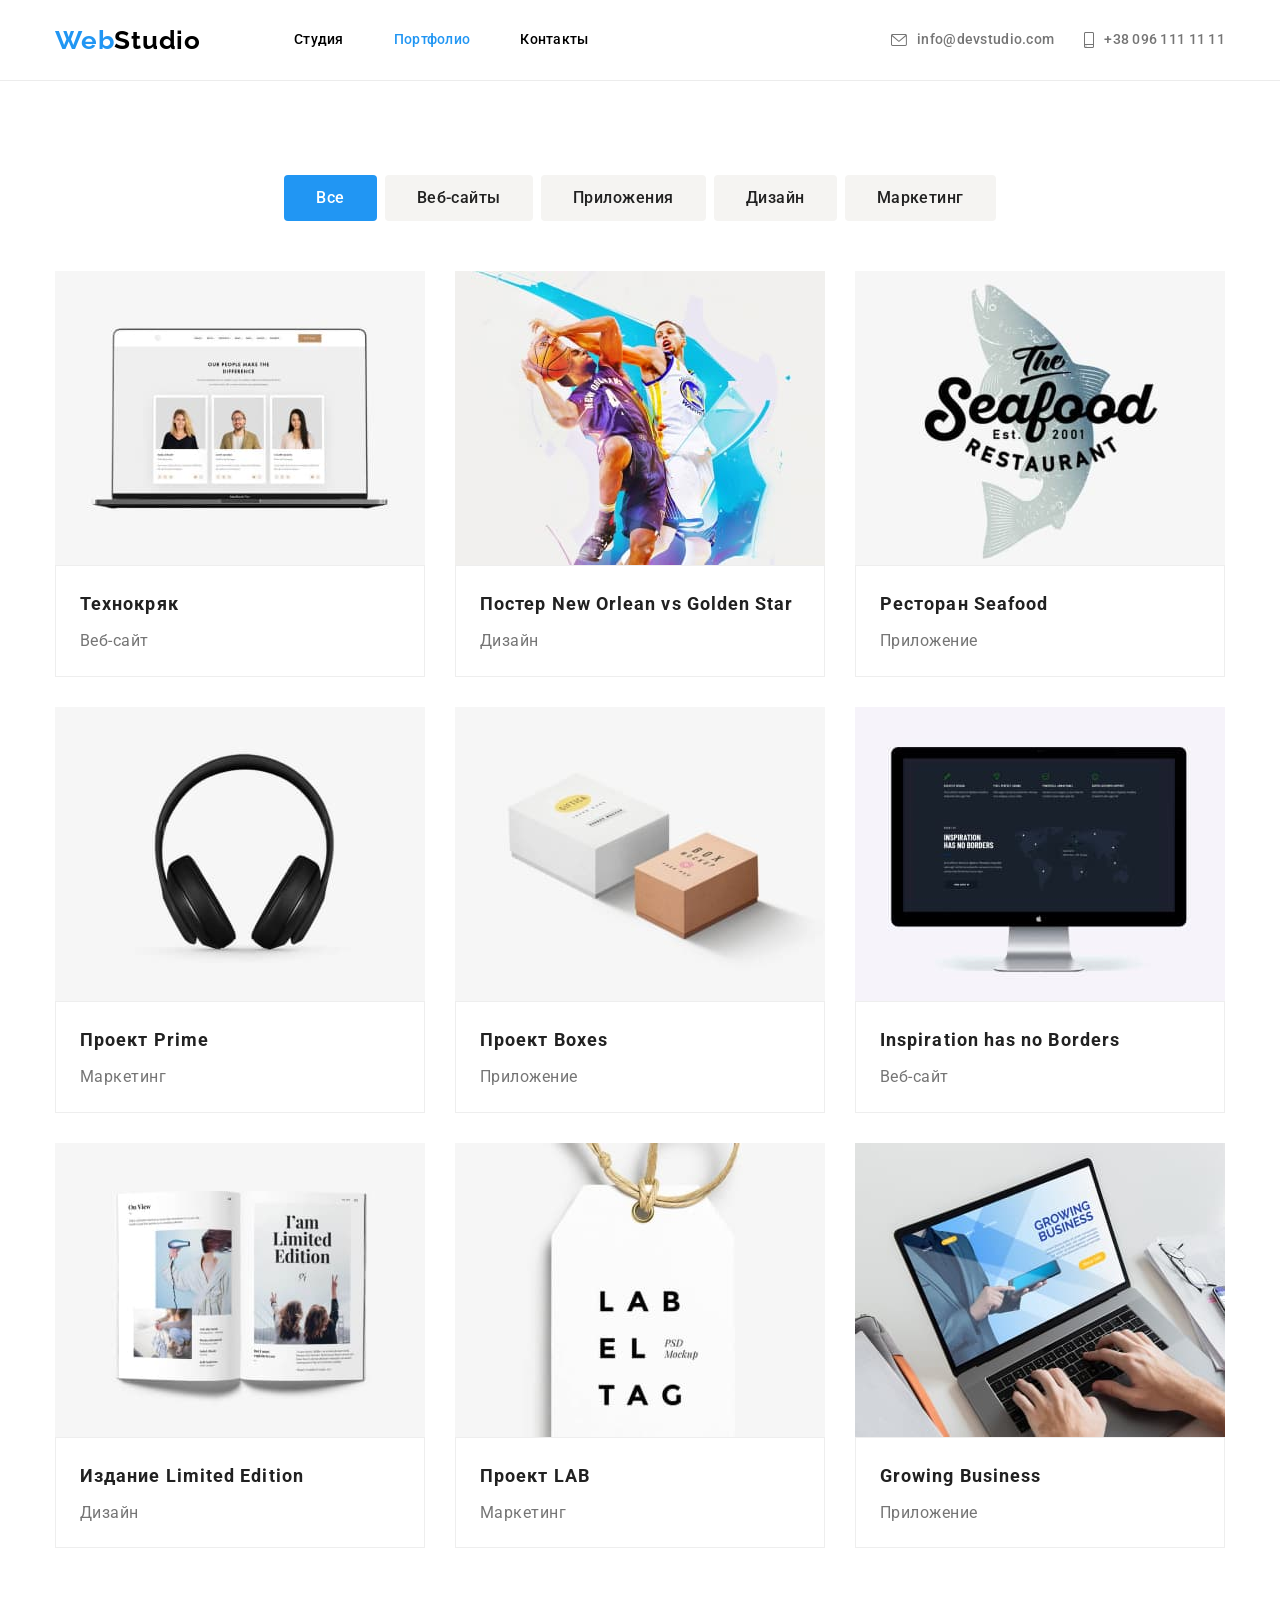
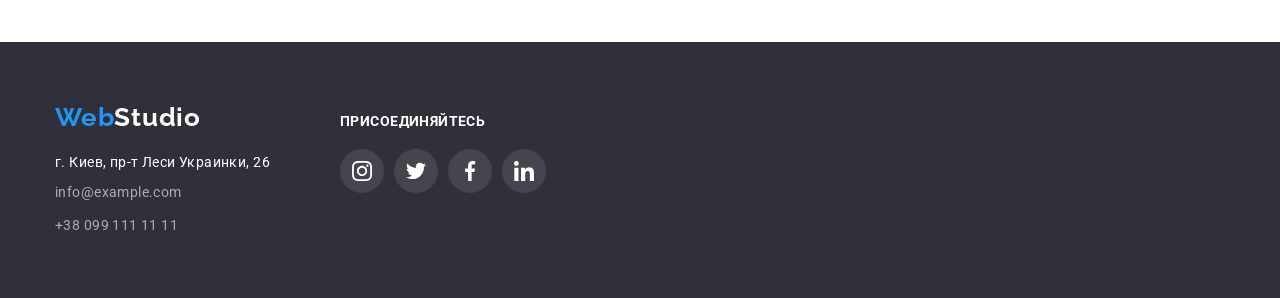
==== portfolio.html @ e5ea44b8 "Добавлены файлы из ДЗ 4" ====
<!DOCTYPE html>
<html lang="ru">
  <head>
    <meta charset="UTF-8" />
    <meta http-equiv="X-UA-Compatible" content="IE=edge" />
    <meta name="viewport" content="width=device-width, initial-scale=1.0" />
    <link
      href="https://fonts.googleapis.com/css2?family=Raleway:wght@700&family=Roboto:wght@400;500;700;900&display=swap"
      rel="stylesheet"
    />
    <link
      rel="stylesheet"
      href="https://cdnjs.cloudflare.com/ajax/libs/modern-normalize/1.1.0/modern-normalize.min.css"
      integrity="sha512-wpPYUAdjBVSE4KJnH1VR1HeZfpl1ub8YT/NKx4PuQ5NmX2tKuGu6U/JRp5y+Y8XG2tV+wKQpNHVUX03MfMFn9Q=="
      crossorigin="anonymous"
      referrerpolicy="no-referrer"
    />
    <link rel="stylesheet" href="./css/styles.css" />
    <title>Портфолио</title>
  </head>
  <body>
    <!-- Шапка сайта -->
    <header class="header">
      <div class="container nav">
        <nav class="header-nav nav">
          <a href="./index.html" class="logo link"
            >Web<span class="logo-header">Studio</span></a
          >
          <ul class="header-list list">
            <li class="header-item">
              <a href="./index.html" class="header-link link">Студия</a>
            </li>
            <li class="header-item">
              <a href="./portfolio.html" class="header-link link current"
                >Портфолио</a
              >
            </li>
            <li class="header-item">
              <a href="" class="header-link link">Контакты</a>
            </li>
          </ul>
        </nav>
        <ul class="contact-list list">
          <li class="contact-item">
            <a href="mailto:info@devstudio.com" class="contact-link link">
              <svg class="contact-icon" width="16" height="12">
                <use href="./images/symbol-defs.svg#icon-envelope"></use>
              </svg>
              info@devstudio.com
            </a>
          </li>
          <li class="contact-item">
            <a href="tel:+380961111111" class="contact-link link">
              <svg class="contact-icon" width="10" height="16">
                <use href="./images/symbol-defs.svg#icon-smartphone"></use>
              </svg>
              +38 096 111 11 11
            </a>
          </li>
        </ul>
      </div>
    </header>
    <!-- Основная часть сайта -->
    <main>
      <section class="portfolio-main section">
        <div class="container">
          <h1 class="visually-hidden">Портфолио</h1>
          <ul class="portfolio-btns list">
            <li class="portfolio-btn-item">
              <button type="button" class="portfolio-btn btn btn-current">
                Все
              </button>
            </li>
            <li class="portfolio-btn-item">
              <button type="button" class="portfolio-btn btn">Веб-сайты</button>
            </li>
            <li class="portfolio-btn-item">
              <button type="button" class="portfolio-btn btn">
                Приложения
              </button>
            </li>
            <li class="portfolio-btn-item">
              <button type="button" class="portfolio-btn btn">Дизайн</button>
            </li>
            <li class="portfolio-btn-item">
              <button type="button" class="portfolio-btn btn">Маркетинг</button>
            </li>
          </ul>
          <ul class="portfolio-list list">
            <li class="portfolio-item">
              <a href="" class="portfolio-link link">
                <img
                  src="./images/project1.jpg"
                  alt="Веб-сайт Технокряк"
                  width="370"
                  height="294"
                  class="image"
                />
                <div class="card-text">
                  <h2 class="portfolio-title">Технокряк</h2>
                  <p class="portfolio-text">Веб-сайт</p>
                </div>
              </a>
            </li>
            <li class="portfolio-item">
              <a href="" class="portfolio-link link">
                <img
                  src="./images/project2.jpg"
                  alt="Постер Новый Орлеан"
                  width="370"
                  height="294"
                  class="image"
                />
                <div class="card-text">
                  <h2 class="portfolio-title">
                    Постер <span lang="en">New Orlean vs Golden Star</span>
                  </h2>
                  <p class="portfolio-text">Дизайн</p>
                </div>
              </a>
            </li>
            <li class="portfolio-item">
              <a href="" class="portfolio-link link"
                ><img
                  src="./images/project3.jpg"
                  alt="Приложение Ресторана Сифуд"
                  width="370"
                  height="294"
                  class="image"
                />
                <div class="card-text">
                  <h2 class="portfolio-title">
                    Ресторан <span lang="en">Seafood</span>
                  </h2>
                  <p class="portfolio-text">Приложение</p>
                </div>
              </a>
            </li>
            <li class="portfolio-item">
              <a href="" class="portfolio-link link">
                <img
                  src="./images/project4.jpg"
                  alt="Маркетинг Проект Прайм"
                  width="370"
                  height="294"
                  class="image"
                />
                <div class="card-text">
                  <h2 class="portfolio-title">
                    Проект <span lang="en">Prime</span>
                  </h2>
                  <p class="portfolio-text">Маркетинг</p>
                </div>
              </a>
            </li>
            <li class="portfolio-item">
              <a href="" class="portfolio-link link">
                <img
                  src="./images/project5.jpg"
                  alt="Приложение Боксес"
                  width="370"
                  height="294"
                  class="image"
                />
                <div class="card-text">
                  <h2 class="portfolio-title">
                    Проект <span lang="en">Boxes</span>
                  </h2>
                  <p class="portfolio-text">Приложение</p>
                </div>
              </a>
            </li>
            <li class="portfolio-item">
              <a href="" class="portfolio-link link">
                <img
                  src="./images/project6.jpg"
                  alt="Веб-сайт Инспирейшен хэс но Бордерс"
                  width="370"
                  height="294"
                  class="image"
                />
                <div class="card-text">
                  <h2 lang="en" class="portfolio-title">
                    Inspiration has no Borders
                  </h2>
                  <p class="portfolio-text">Веб-сайт</p>
                </div>
              </a>
            </li>
            <li class="portfolio-item">
              <a href="" class="portfolio-link link">
                <img
                  src="./images/project7.jpg"
                  alt="Журнал Лимитед Идишен"
                  width="370"
                  height="294"
                  class="image"
                />
                <div class="card-text">
                  <h2 class="portfolio-title">
                    Издание <span lang="en">Limited Edition</span>
                  </h2>
                  <p class="portfolio-text">Дизайн</p>
                </div>
              </a>
            </li>
            <li class="portfolio-item">
              <a href="" class="portfolio-link link">
                <img
                  src="./images/project8.jpg"
                  alt="Маркетинг проект Лаб"
                  width="370"
                  height="294"
                  class="image"
                />
                <div class="card-text">
                  <h2 class="portfolio-title">
                    Проект <span lang="en">LAB</span>
                  </h2>
                  <p class="portfolio-text">Маркетинг</p>
                </div>
              </a>
            </li>
            <li class="portfolio-item">
              <a href="" class="portfolio-link link"
                ><img
                  src="./images/project9.jpg"
                  alt="Приложение Гроуинг Бизнес"
                  width="370"
                  height="294"
                  class="image"
                />
                <div class="card-text">
                  <h2 lang="en" class="portfolio-title">Growing Business</h2>
                  <p class="portfolio-text">Приложение</p>
                </div>
              </a>
            </li>
          </ul>
        </div>
      </section>
    </main>
    <!-- Подвал сайта -->
    <footer class="footer">
      <div class="container blocks">
        <div class="footer-contacts">
          <a href="./index.html" class="logo link"
            >Web<span class="logo-footer">Studio</span></a
          >
          <address class="footer-address">
            <ul class="address-list list">
              <li class="address-item">
                <a
                  href="https://goo.gl/maps/TXbuBhdWPS78tGni8"
                  target="_blank"
                  rel="noreferrer noopener"
                  class="address-link link"
                >
                  г. Киев, пр-т Леси Украинки, 26
                </a>
              </li>
              <li class="address-item">
                <a
                  href="mailto:info@example.com"
                  class="address-contact-link link"
                  >info@example.com</a
                >
              </li>
              <li class="address-item">
                <a href="tel:+380991111111" class="address-contact-link link"
                  >+38 099 111 11 11</a
                >
              </li>
            </ul>
          </address>
        </div>
        <div class="footer-social">
          <h2 class="footer-social-title">Присоединяйтесь</h2>
          <ul class="soc-list list">
            <li class="soc-item">
              <a href="Instagram.com" class="soc-link">
                <svg class="soc-icon" width="20" height="20">
                  <use
                    href="./images/symbol-defs.svg#icon-instagram"
                  ></use></svg
              ></a>
            </li>
            <li class="soc-item">
              <a href="Twitter.com" class="soc-link">
                <svg class="soc-icon" width="20" height="20">
                  <use href="./images/symbol-defs.svg#icon-twitter"></use></svg
              ></a>
            </li>
            <li class="soc-item">
              <a href="Facebook.com" class="soc-link">
                <svg class="soc-icon" width="20" height="20">
                  <use href="./images/symbol-defs.svg#icon-facebook"></use></svg
              ></a>
            </li>
            <li class="soc-item">
              <a href="Linkedin.com/" class="soc-link">
                <svg class="soc-icon" width="20" height="20">
                  <use href="./images/symbol-defs.svg#icon-linkedin"></use>
                </svg>
              </a>
            </li>
          </ul>
        </div>
      </div>
    </footer>
  </body>
</html>
---- css/styles.css ----
:root {
  --main-title-color: #212121;
  --accent-color: #2196f3;
  --logo-header-color: #000000;
  --main-text-color: #757575;
  --hero-title-color: #ffffff;
  --hero-section-bgc: #2f303a;
  --team-section-bgc: #f5f4fa;
  --footer-bgc: #2f303a;
  --logo-footer-color: #ffffff;
  --team-card-bg-color: #ffffff;
  --team-soc-icon-color: #afb1b8;
}

/* Утилиты */
body {
  font-family: Roboto, sans-serif;
  color: var(--main-color-title);
}

address {
  font-style: normal;
}

h1,
h2,
h3,
h4,
h5,
h6,
p {
  margin: 0;
}

ul,
ol {
  margin: 0;
  padding-left: 0;
}

img {
  display: block;
}

.container {
  width: 1200px;
  padding-left: 15px;
  padding-right: 15px;
  margin: 0 auto;
}

.section {
  padding-top: 94px;
  padding-bottom: 94px;
}

.link {
  text-decoration: none;
}

.list {
  list-style: none;
}

.btn {
  cursor: pointer;
}

/* Header */

.header {
  border-bottom: 1px solid #ececec;
}

.nav {
  display: flex;
  align-items: center;
}

.logo {
  color: var(--accent-color);
  font-family: Raleway, sans-serif;
  font-weight: 700;
  font-size: 26px;
  line-height: 1.19;
  letter-spacing: 0.03em;
}

.logo-header {
  color: var(--logo-header-color);
}

.header-list {
  display: flex;
  margin-left: 93px;
}

.header-item:not(:last-child) {
  margin-right: 50px;
}

.header-link {
  display: block;
  padding-bottom: 32px;
  padding-top: 32px;

  font-weight: 500;
  font-size: 14px;
  line-height: 1.14;
  letter-spacing: 0.02em;
  color: var(--main-color-title);
}

.header-link.current {
  color: var(--accent-color);
}

.header-link:hover,
.header-link:focus {
  color: var(--accent-color);
}

.contact-list {
  display: flex;
  margin-left: auto;
}

.contact-item:not(:last-child) {
  margin-right: 30px;
}

.contact-link {
  display: inline-flex;
  align-items: center;
  justify-content: center;
  padding-bottom: 32px;
  padding-top: 32px;

  color: var(--main-text-color);
  font-weight: 500;
  font-size: 14px;
  line-height: 1.14;
  letter-spacing: 0.02em;
}

.contact-icon {
  margin-right: 10px;
  fill: currentColor;
}

.contact-link:hover,
.contact-link:focus {
  color: var(--accent-color);
}

/* Hero */

.hero {
  margin: 0 auto;
  padding-top: 200px;
  padding-bottom: 200px;
  text-align: center;
  background-color: var(--hero-section-bgc);
  background-image: linear-gradient(
      to right,
      rgba(47, 48, 58, 0.4),
      rgba(47, 48, 58, 0.4)
    ),
    url(../images/hero.jpg);
  max-width: 1600px;
  background-repeat: no-repeat;
  background-position: center;
  background-size: cover;
}

.hero-title {
  margin-bottom: 30px;
  font-weight: 900;
  font-size: 44px;
  line-height: 1.36;
  letter-spacing: 0.06em;
  text-transform: uppercase;
  color: var(--hero-title-color);
}

.hero-btn {
  display: inline-block;
  border: 1px solid transparent;
  border-radius: 4px;
  padding: 10px 32px;
  min-width: 200px;

  font-family: inherit;
  font-weight: 700;
  font-size: 16px;
  line-height: 1.875;
  letter-spacing: 0.06em;
  color: var(--hero-title-color);
  background-color: var(--accent-color);
}

.hero-btn:hover {
  color: var(--hero-title-color);
  background-color: #248be0;
}

/* Features */

.visually-hidden {
  position: absolute;
  width: 1px;
  height: 1px;
  margin: -1px;
  border: 0;
  padding: 0;

  white-space: nowrap;
  clip-path: inset(100%);
  clip: rect(0 0 0 0);
  overflow: hidden;
}

.features-list {
  display: flex;
  flex-wrap: wrap;
}

.features-item {
  width: 270px;
}

.features-item:not(:last-child) {
  margin-right: 30px;
}

.features-pic {
  display: flex;
  justify-content: center;
  align-items: center;
  width: 270px;
  height: 120px;
  margin-bottom: 30px;

  background: var(--team-section-bgc);
  border-radius: 4px;
}

.features-item-title {
  font-size: 14px;
  line-height: 1.14;
  letter-spacing: 0.03em;
  text-transform: uppercase;
  color: var(--main-title-color);
  margin-bottom: 10px;
}

.features-text {
  font-size: 14px;
  line-height: 1.71;
  letter-spacing: 0.03em;
  color: var(--main-text-color);
}

/* About */
.about {
  padding-top: 0;
}

.about-title {
  margin-bottom: 50px;

  font-size: 36px;
  line-height: 1.17;
  text-align: center;
  letter-spacing: 0.03em;
  color: var(--main-title-color);
}

.about-list {
  display: flex;
}

.about-item {
  width: calc((100% - 60px) / 3);
  margin-right: 30px;
}

.about-item:nth-child(3n) {
  margin-right: 0;
}

/* Team */

.team {
  background-color: var(--team-section-bgc);
}

.team-title {
  margin-bottom: 50px;

  font-size: 36px;
  line-height: 1.17;
  text-align: center;
  letter-spacing: 0.03em;
  color: var(--main-title-color);
}

.team-list {
  display: flex;
  flex-wrap: wrap;
}

.team-item {
  width: calc((100% - 90px) / 4);
  margin-right: 30px;
  box-shadow: 0px 1px 3px rgb(0 0 0 / 12%), 0px 1px 1px rgb(0 0 0 / 14%),
    0px 2px 1px rgb(0 0 0 / 20%);
  border-radius: 0px 0px 4px 4px;
}

.team-item:nth-child(4n) {
  margin-right: 0;
}
.image {
  display: block;
  max-width: 100%;
}
.team-card {
  margin: 0;
  padding: 30px;
  text-align: center;
  background-color: var(--team-card-bg-color);
}

.team-card-title {
  margin-bottom: 10px;
  font-weight: 500;
  font-size: 16px;
  line-height: 1.19;
  text-align: center;
  letter-spacing: 0.03em;

  color: var(--main-title-color);
}

.team-card-text {
  margin-bottom: 16px;

  font-size: 16px;
  line-height: 1.19;
  text-align: center;
  letter-spacing: 0.03em;
  color: var(--main-text-color);
}

.team-soc-list {
  display: flex;
  justify-content: center;
}

.team-soc-item:not(:last-child) {
  margin-right: 10px;
}

.team-soc-link {
  display: flex;
  justify-content: center;
  align-items: center;
  width: 44px;
  height: 44px;
  border-radius: 50%;
  align-items: center;
  fill: var(--team-soc-icon-color);
}

.team-soc-link:hover,
.team-soc-link:focus {
  background-color: var(--accent-color);
  fill: var(--hero-title-color);
}

/* Clients */
.clients-title {
  margin-bottom: 50px;

  font-size: 36px;
  line-height: 1.17;
  text-align: center;
  letter-spacing: 0.03em;
  color: var(--main-title-color);
}

.clients-list {
  display: flex;
  justify-content: center;
}

.clients-item:not(:last-child) {
  margin-right: 30px;
}

.clients-link {
  display: flex;
  justify-content: center;
  align-items: center;
  width: 170px;
  height: 92px;
  border: 1px solid #afb1b8;
  border-radius: 4px;
  fill: var(--team-soc-icon-color);
}

.clients-link:hover,
.clients-link:focus {
  border: 1px solid var(--accent-color);
  fill: var(--accent-color);
}

/* Footer */

.footer {
  background-color: var(--footer-bgc);
  padding-top: 60px;
  padding-bottom: 60px;
}

.logo-footer {
  color: var(--logo-footer-color);
}

.footer-contacts > .logo {
  display: block;
  margin-bottom: 20px;
}

.container.blocks {
  display: flex;
  align-items: baseline;
}

.footer-contacts {
  margin-right: 70px;
}

.address-item .address-link {
  margin-bottom: 9px;
  font-size: 14px;
  line-height: 1.71px;
  letter-spacing: 0.03em;
  color: var(--hero-title-color);
}

.address-item:not(:last-child) {
  margin-bottom: 9px;
}

.address-link:hover,
.address-link:focus {
  color: var(--accent-color);
}

.address-contact-link {
  margin-bottom: 9px;
  font-size: 14px;
  line-height: 1.71;
  letter-spacing: 0.03em;
  color: rgba(255, 255, 255, 0.6);
}

.address-contact-link:hover,
.address-contact-link:focus {
  color: var(--accent-color);
}

.footer-social-title {
  margin-bottom: 20px;

  font-size: 14px;
  line-height: 16px;
  letter-spacing: 0.03em;
  text-transform: uppercase;
  color: var(--hero-title-color);
}

.soc-list {
  display: flex;
  justify-content: center;
}

.soc-item:not(:last-child) {
  margin-right: 10px;
}

.soc-link {
  display: flex;
  justify-content: center;
  align-items: center;
  width: 44px;
  height: 44px;
  border-radius: 50%;
  background-color: rgba(255, 255, 255, 0.1);
  align-items: center;
  fill: var(--hero-title-color);
}

.soc-link:hover,
.soc-link:focus {
  background-color: var(--accent-color);
}

/* Portfolio Page */

.portfolio-btns {
  display: flex;
  justify-content: center;
  margin-bottom: 50px;
}

.portfolio-list {
  display: flex;
  flex-wrap: wrap;
}

.portfolio-item {
  width: calc((100% - 60px) / 3);
  margin-right: 30px;
  margin-bottom: 30px;
}

.portfolio-item:nth-child(3n) {
  margin-right: 0;
}

.portfolio-item:nth-last-child(-n + 3) {
  margin-bottom: 0;
}

.portfolio-btn-item {
  border-radius: 4px;
}

.portfolio-btn-item:not(:last-child) {
  margin-right: 8px;
}

.portfolio-btn {
  display: inline-block;
  border: none;
  padding: 10px 32px;
  min-width: 73px;
  border-radius: 4px;

  font-family: inherit;
  font-weight: 500;
  font-size: 16px;
  line-height: 1.63;
  text-align: center;
  letter-spacing: 0.03em;
  color: #212121;
  background-color: #f5f4f2;
}

.portfolio-btn:hover,
.portfolio-btn:focus {
  color: var(--hero-title-color);
  background-color: var(--accent-color);
  box-shadow: 0px 3px 1px rgba(0, 0, 0, 0.1), 0px 1px 2px rgba(0, 0, 0, 0.08),
    0px 2px 2px rgba(0, 0, 0, 0.12);
}

.card-text {
  padding: 20px 24px;
  border: 1px solid #eeeeee;
}
.portfolio-title {
  margin-bottom: 4px;
  font-size: 18px;
  line-height: 2;
  letter-spacing: 0.06em;
  color: var(--main-title-color);
}

.portfolio-text {
  font-size: 16px;
  line-height: 1.86;
  letter-spacing: 0.03em;
  color: var(--main-text-color);
}

.btn-current {
  color: var(--hero-title-color);
  background-color: var(--accent-color);
}

.portfolio-link {
  display: flow-root;
}

.portfolio-link:hover,
.portfolio-link:focus {
  box-shadow: 0px 1px 1px rgba(0, 0, 0, 0.12), 0px 4px 4px rgba(0, 0, 0, 0.06),
    1px 4px 6px rgba(0, 0, 0, 0.16);
}
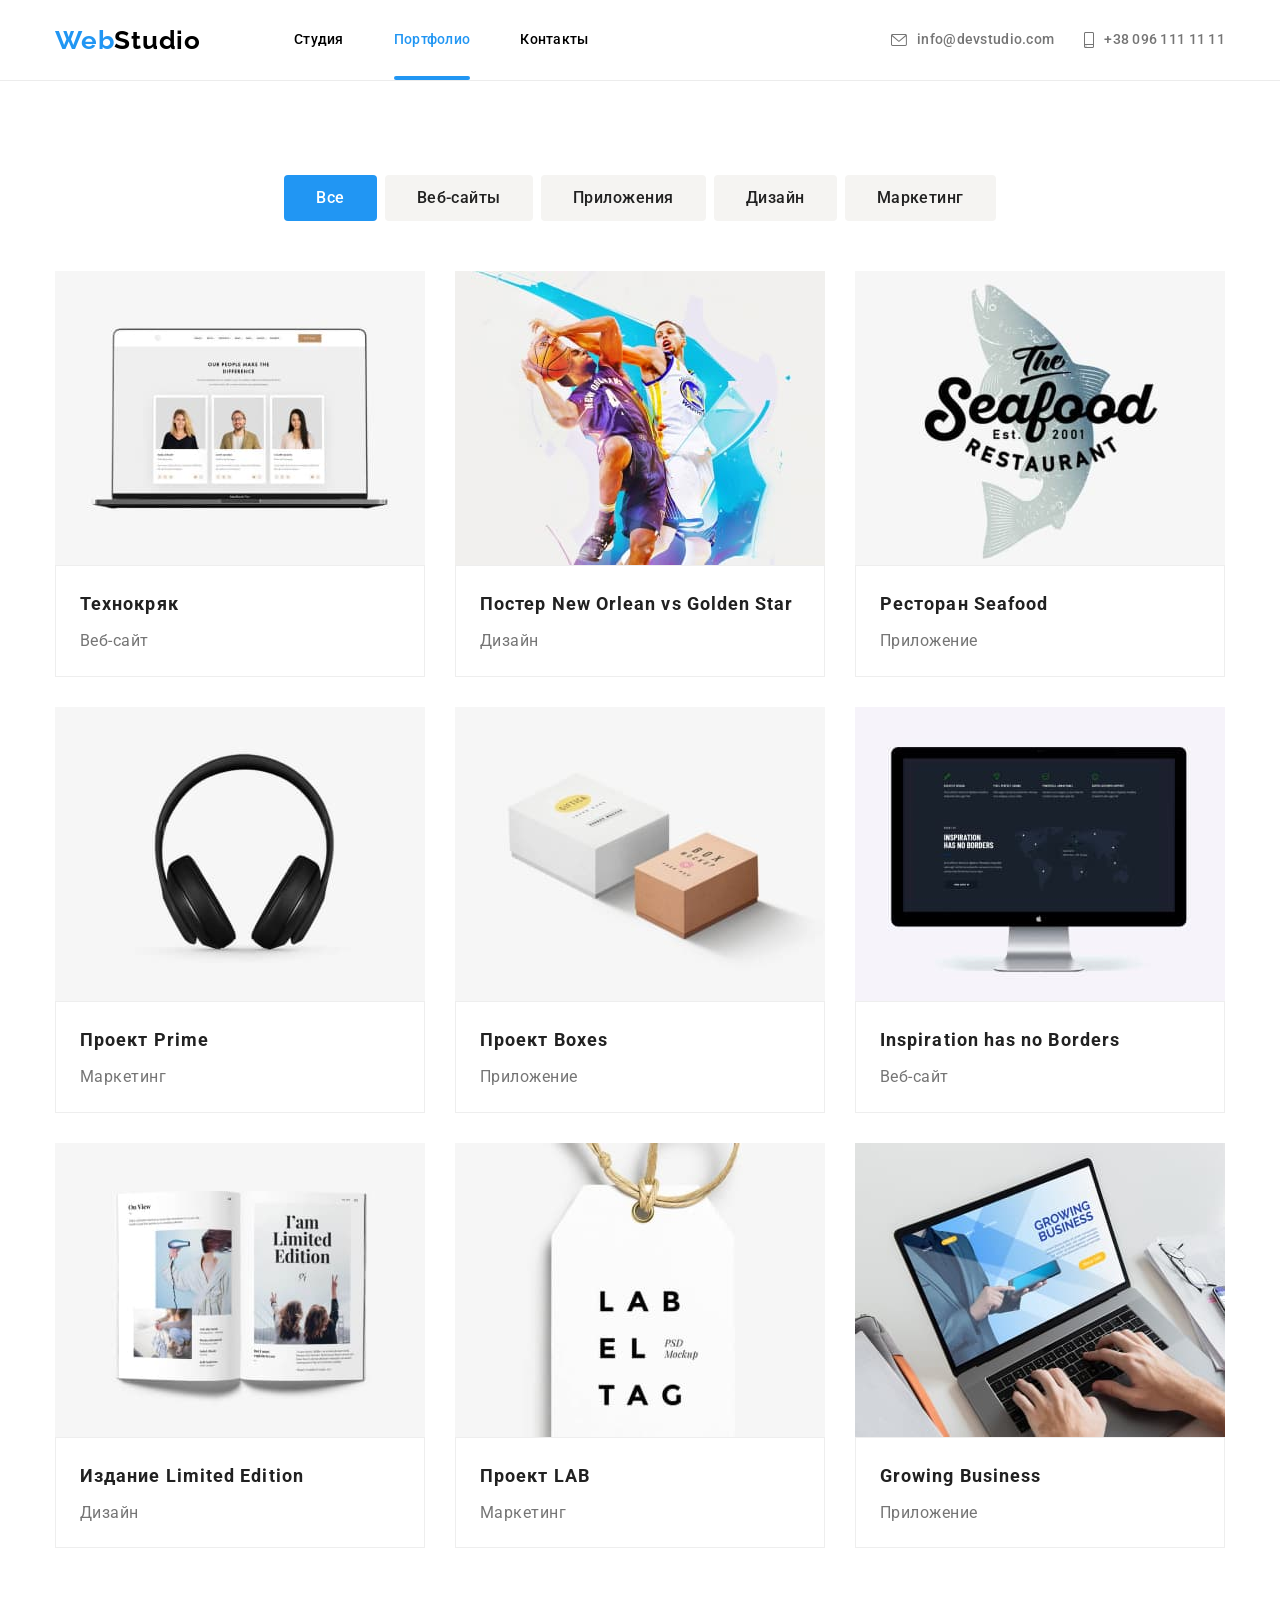
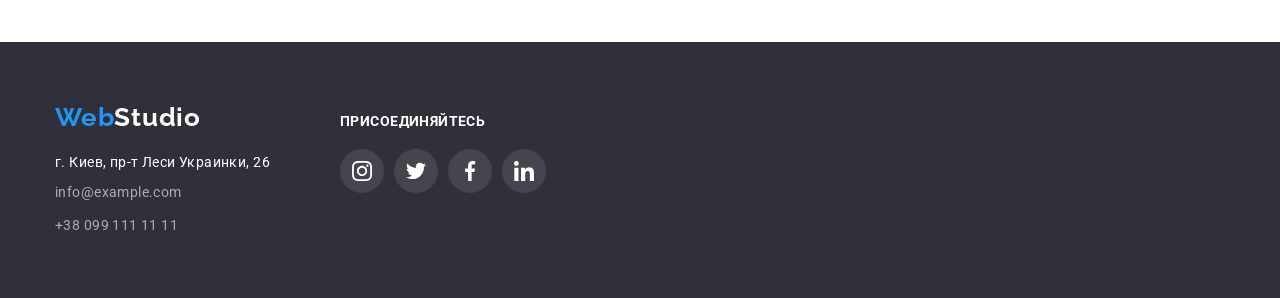
==== commit f5710de9: "Исправление ошибок" ====
--- a/portfolio.html
+++ b/portfolio.html
@@ -89,13 +89,18 @@
           <ul class="portfolio-list list">
             <li class="portfolio-item">
               <a href="" class="portfolio-link link">
-                <img
-                  src="./images/project1.jpg"
-                  alt="Веб-сайт Технокряк"
-                  width="370"
-                  height="294"
-                  class="image"
-                />
+                <div class="portfolio-thumb">
+                  <img
+                    src="./images/project1.jpg"
+                    alt="Веб-сайт Технокряк"
+                    width="370"
+                    height="294"
+                    class="image"
+                  />
+                  <div class="portfolio-overlay">
+                    <div class="portfolio-action"></div>
+                  </div>
+                </div>
                 <div class="card-text">
                   <h2 class="portfolio-title">Технокряк</h2>
                   <p class="portfolio-text">Веб-сайт</p>
--- a/css/styles.css
+++ b/css/styles.css
@@ -10,6 +10,8 @@
   --logo-footer-color: #ffffff;
   --team-card-bg-color: #ffffff;
   --team-soc-icon-color: #afb1b8;
+  --transition-duration: 250ms;
+  --transition-timing: cubic-bezier(0.4, 0, 0.2, 1);
 }
 
 /* Утилиты */
@@ -109,10 +111,28 @@
   line-height: 1.14;
   letter-spacing: 0.02em;
   color: var(--main-color-title);
+
+  position: relative;
+  transition: color var(--transition-duration) var(--transition-timing);
 }
 
 .header-link.current {
   color: var(--accent-color);
+  position: relative;
+}
+
+.header-link.current::after {
+  content: "";
+  display: block;
+  width: 100%;
+  height: 4px;
+
+  position: absolute;
+  left: 0;
+  bottom: 0;
+
+  background-color: var(--accent-color);
+  border-radius: 2px;
 }
 
 .header-link:hover,
@@ -141,6 +161,8 @@
   font-size: 14px;
   line-height: 1.14;
   letter-spacing: 0.02em;
+
+  transition: color var(--transition-duration) var(--transition-timing);
 }
 
 .contact-icon {
@@ -173,6 +195,50 @@
   background-size: cover;
 }
 
+/* .backdrop {
+  position: fixed;
+  top: 0;
+  left: 0;
+  width: 100%;
+  height: 100%;
+  background-color: rgba(0, 0, 0, 0.2);
+}
+
+.backdrop.is-hidden {
+  opacity: 0;
+  pointer-events: none;
+}
+
+.modal {
+  position: absolute;
+  top: 50%;
+  left: 50%;
+  transform: translate(-50%, -50%);
+
+  min-height: 581px;
+  min-width: 528px;
+
+  background-color: #ffffff;
+  box-shadow: 0px 1px 3px rgba(0, 0, 0, 0.12), 0px 1px 1px rgba(0, 0, 0, 0.14),
+    0px 2px 1px rgba(0, 0, 0, 0.2);
+  border-radius: 4px;
+}
+
+.modal-close {
+  display: flex;
+  justify-content: center;
+  align-items: center;
+  width: 30px;
+  height: 30px;
+
+  background-color: #ffffff;
+  border: 1px solid rgba(0, 0, 0, 0.1);
+  border-radius: 50%;
+}
+
+.modal-close-icon {
+} */
+
 .hero-title {
   margin-bottom: 30px;
   font-weight: 900;
@@ -197,6 +263,10 @@
   letter-spacing: 0.06em;
   color: var(--hero-title-color);
   background-color: var(--accent-color);
+
+  transition: background-color var(--transition-duration)
+      var(--transition-timing),
+    color var(--transition-duration) var(--transition-timing);
 }
 
 .hero-btn:hover {
@@ -371,6 +441,10 @@
   border-radius: 50%;
   align-items: center;
   fill: var(--team-soc-icon-color);
+
+  transition: background-color var(--transition-duration)
+      var(--transition-timing),
+    fill var(--transition-duration) var(--transition-timing);
 }
 
 .team-soc-link:hover,
@@ -408,6 +482,9 @@
   border: 1px solid #afb1b8;
   border-radius: 4px;
   fill: var(--team-soc-icon-color);
+
+  transition: border var(--transition-duration) var(--transition-timing),
+    fill var(--transition-duration) var(--transition-timing);
 }
 
 .clients-link:hover,
@@ -448,6 +525,8 @@
   line-height: 1.71px;
   letter-spacing: 0.03em;
   color: var(--hero-title-color);
+
+  transition: color var(--transition-duration) var(--transition-timing);
 }
 
 .address-item:not(:last-child) {
@@ -465,6 +544,8 @@
   line-height: 1.71;
   letter-spacing: 0.03em;
   color: rgba(255, 255, 255, 0.6);
+
+  transition: color var(--transition-duration) var(--transition-timing);
 }
 
 .address-contact-link:hover,
@@ -486,11 +567,9 @@
   display: flex;
   justify-content: center;
 }
-
 .soc-item:not(:last-child) {
   margin-right: 10px;
 }
-
 .soc-link {
   display: flex;
   justify-content: center;
@@ -501,8 +580,10 @@
   background-color: rgba(255, 255, 255, 0.1);
   align-items: center;
   fill: var(--hero-title-color);
-}
-
+
+  transition: background-color var(--transition-duration)
+    var(--transition-timing);
+}
 .soc-link:hover,
 .soc-link:focus {
   background-color: var(--accent-color);
@@ -558,6 +639,10 @@
   letter-spacing: 0.03em;
   color: #212121;
   background-color: #f5f4f2;
+
+  transition: color var(--transition-duration) var(--transition-timing),
+    background-color var(--transition-duration) var(--transition-timing),
+    box-shadow var(--transition-duration) var(--transition-timing);
 }
 
 .portfolio-btn:hover,
@@ -594,6 +679,8 @@
 
 .portfolio-link {
   display: flow-root;
+
+  transition: box-shadow var(--transition-duration) var(--transition-timing);
 }
 
 .portfolio-link:hover,
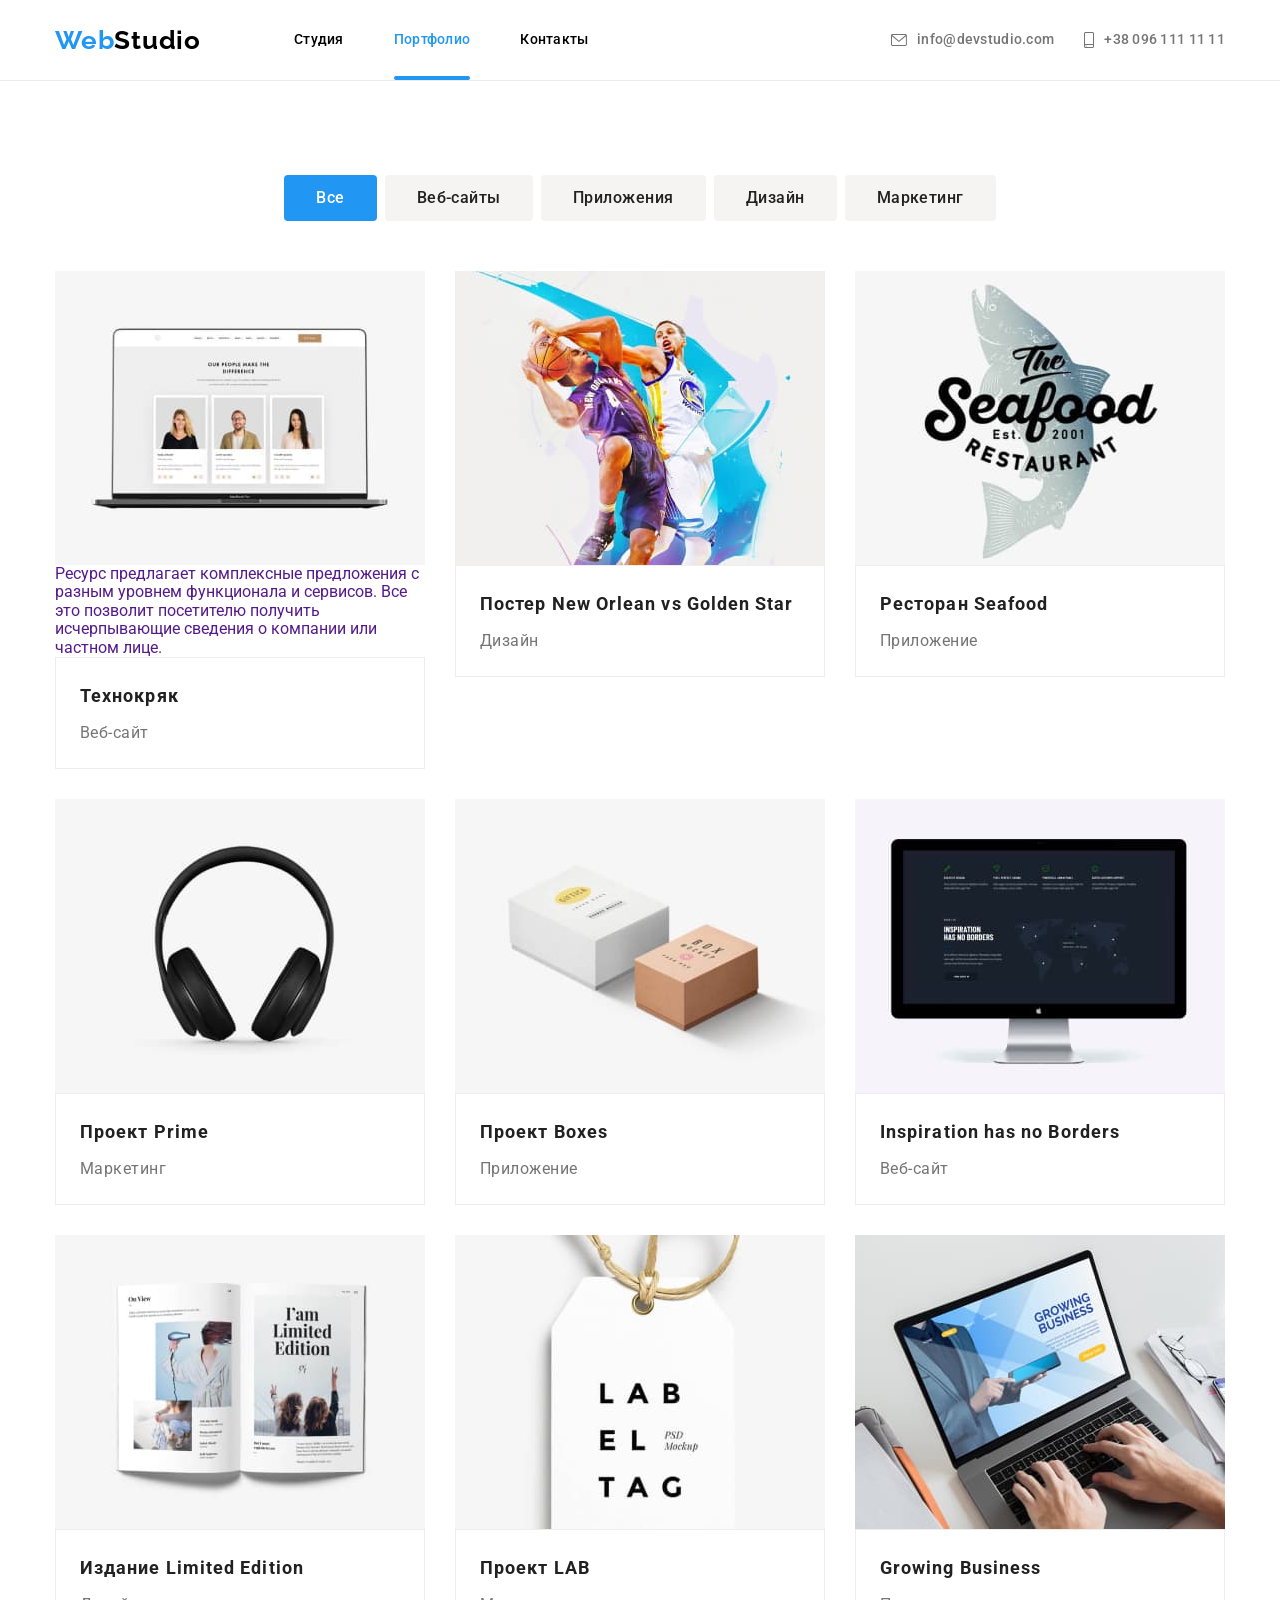
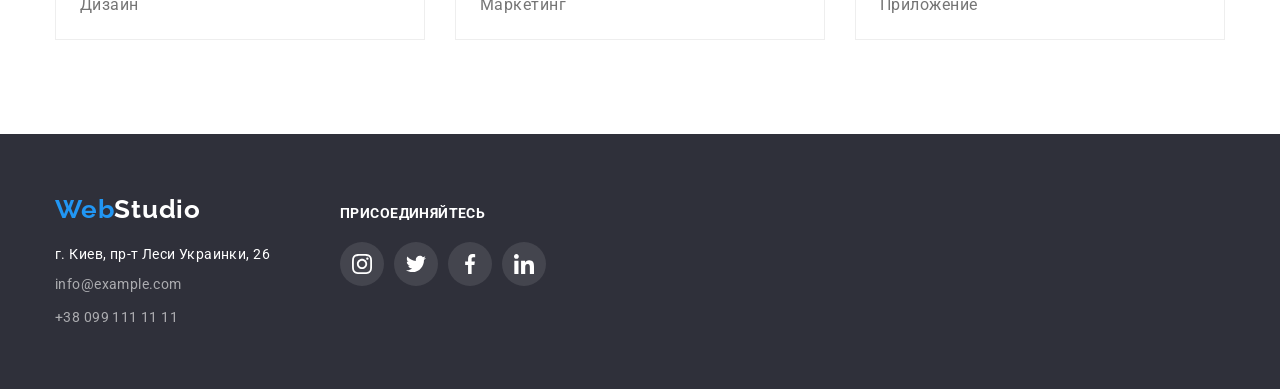
==== commit 74e394c6: "Добавлены надписи в секцию About" ====
--- a/portfolio.html
+++ b/portfolio.html
@@ -98,7 +98,12 @@
                     class="image"
                   />
                   <div class="portfolio-overlay">
-                    <div class="portfolio-action"></div>
+                    <p class="portfolio-overlay-text">
+                      Ресурс предлагает комплексные предложения с разным уровнем
+                      функционала и сервисов. Все это позволит посетителю
+                      получить исчерпывающие сведения о компании или частном
+                      лице.
+                    </p>
                   </div>
                 </div>
                 <div class="card-text">
@@ -283,7 +288,12 @@
           <h2 class="footer-social-title">Присоединяйтесь</h2>
           <ul class="soc-list list">
             <li class="soc-item">
-              <a href="Instagram.com" class="soc-link">
+              <a
+                href="Instagram.com"
+                target="_blank"
+                rel="noreferrer noopener"
+                class="soc-link"
+              >
                 <svg class="soc-icon" width="20" height="20">
                   <use
                     href="./images/symbol-defs.svg#icon-instagram"
@@ -291,19 +301,34 @@
               ></a>
             </li>
             <li class="soc-item">
-              <a href="Twitter.com" class="soc-link">
+              <a
+                href="Twitter.com"
+                target="_blank"
+                rel="noreferrer noopener"
+                class="soc-link"
+              >
                 <svg class="soc-icon" width="20" height="20">
                   <use href="./images/symbol-defs.svg#icon-twitter"></use></svg
               ></a>
             </li>
             <li class="soc-item">
-              <a href="Facebook.com" class="soc-link">
+              <a
+                href="Facebook.com"
+                target="_blank"
+                rel="noreferrer noopener"
+                class="soc-link"
+              >
                 <svg class="soc-icon" width="20" height="20">
                   <use href="./images/symbol-defs.svg#icon-facebook"></use></svg
               ></a>
             </li>
             <li class="soc-item">
-              <a href="Linkedin.com/" class="soc-link">
+              <a
+                href="Linkedin.com"
+                target="_blank"
+                rel="noreferrer noopener"
+                class="soc-link"
+              >
                 <svg class="soc-icon" width="20" height="20">
                   <use href="./images/symbol-defs.svg#icon-linkedin"></use>
                 </svg>
--- a/css/styles.css
+++ b/css/styles.css
@@ -195,50 +195,6 @@
   background-size: cover;
 }
 
-/* .backdrop {
-  position: fixed;
-  top: 0;
-  left: 0;
-  width: 100%;
-  height: 100%;
-  background-color: rgba(0, 0, 0, 0.2);
-}
-
-.backdrop.is-hidden {
-  opacity: 0;
-  pointer-events: none;
-}
-
-.modal {
-  position: absolute;
-  top: 50%;
-  left: 50%;
-  transform: translate(-50%, -50%);
-
-  min-height: 581px;
-  min-width: 528px;
-
-  background-color: #ffffff;
-  box-shadow: 0px 1px 3px rgba(0, 0, 0, 0.12), 0px 1px 1px rgba(0, 0, 0, 0.14),
-    0px 2px 1px rgba(0, 0, 0, 0.2);
-  border-radius: 4px;
-}
-
-.modal-close {
-  display: flex;
-  justify-content: center;
-  align-items: center;
-  width: 30px;
-  height: 30px;
-
-  background-color: #ffffff;
-  border: 1px solid rgba(0, 0, 0, 0.1);
-  border-radius: 50%;
-}
-
-.modal-close-icon {
-} */
-
 .hero-title {
   margin-bottom: 30px;
   font-weight: 900;
@@ -353,10 +309,29 @@
 .about-item {
   width: calc((100% - 60px) / 3);
   margin-right: 30px;
+
+  position: relative;
+  overflow: hidden;
 }
 
 .about-item:nth-child(3n) {
   margin-right: 0;
+}
+
+.about-overlay-text {
+  position: absolute;
+  bottom: 0;
+  padding: 27px 82px;
+  width: 100%;
+
+  font-weight: 700;
+  font-size: 14px;
+  line-height: 1.14;
+  text-align: center;
+  letter-spacing: 0.03em;
+  text-transform: uppercase;
+  color: var(--hero-title-color);
+  background-color: rgba(47, 48, 58, 0.8);
 }
 
 /* Team */
@@ -557,7 +532,7 @@
   margin-bottom: 20px;
 
   font-size: 14px;
-  line-height: 16px;
+  line-height: 1.14;
   letter-spacing: 0.03em;
   text-transform: uppercase;
   color: var(--hero-title-color);
@@ -679,7 +654,6 @@
 
 .portfolio-link {
   display: flow-root;
-
   transition: box-shadow var(--transition-duration) var(--transition-timing);
 }
 
@@ -688,3 +662,85 @@
   box-shadow: 0px 1px 1px rgba(0, 0, 0, 0.12), 0px 4px 4px rgba(0, 0, 0, 0.06),
     1px 4px 6px rgba(0, 0, 0, 0.16);
 }
+
+.portfolio-thumb {
+  position: relative;
+}
+
+/* .portfolio-overlay {
+  padding: 63px 24px;
+  background: rgba(33, 150, 243, 0.9);
+  top: 0;
+  width: 100%;
+  height: 100%;
+  opacity: 0;
+
+  transform: translateY(100%);
+  transition: transform 250ms var(--transition-duration)
+    var(--transition-timing);
+}
+
+.portfolio-overlay-text {
+  position: absolute;
+  font-size: 18px;
+  line-height: 1.56;
+  letter-spacing: 0.03em;
+  color: var(--hero-title-color);
+}
+
+.portfolio-link:hover .portfolio-overlay {
+  transform: translateY(0%);
+  opacity: 1;
+} */
+
+/* Modal window */
+.backdrop {
+  position: fixed;
+  top: 0;
+  left: 0;
+  width: 100%;
+  height: 100%;
+  background-color: rgba(0, 0, 0, 0.2);
+
+  transition: opacity 250ms var(--transition-duration)
+      var(--transition-duration),
+    visibility 250ms var(--transition-duration) var(--transition-timing);
+}
+
+.backdrop.is-hidden {
+  opacity: 0;
+  pointer-events: none;
+  visibility: hidden;
+}
+
+.modal {
+  position: absolute;
+  top: 50%;
+  left: 50%;
+  transform: translate(-50%, -50%);
+
+  min-height: 581px;
+  min-width: 528px;
+
+  background-color: #ffffff;
+  box-shadow: 0px 1px 3px rgba(0, 0, 0, 0.12), 0px 1px 1px rgba(0, 0, 0, 0.14),
+    0px 2px 1px rgba(0, 0, 0, 0.2);
+  border-radius: 4px;
+}
+
+.modal-close-btn {
+  display: flex;
+  justify-content: center;
+  align-items: center;
+  width: 30px;
+  height: 30px;
+
+  position: absolute;
+  right: 8px;
+  top: 8px;
+
+  background-color: #ffffff;
+  border: 1px solid rgba(0, 0, 0, 0.1);
+  border-radius: 50%;
+  fill: #000000;
+}
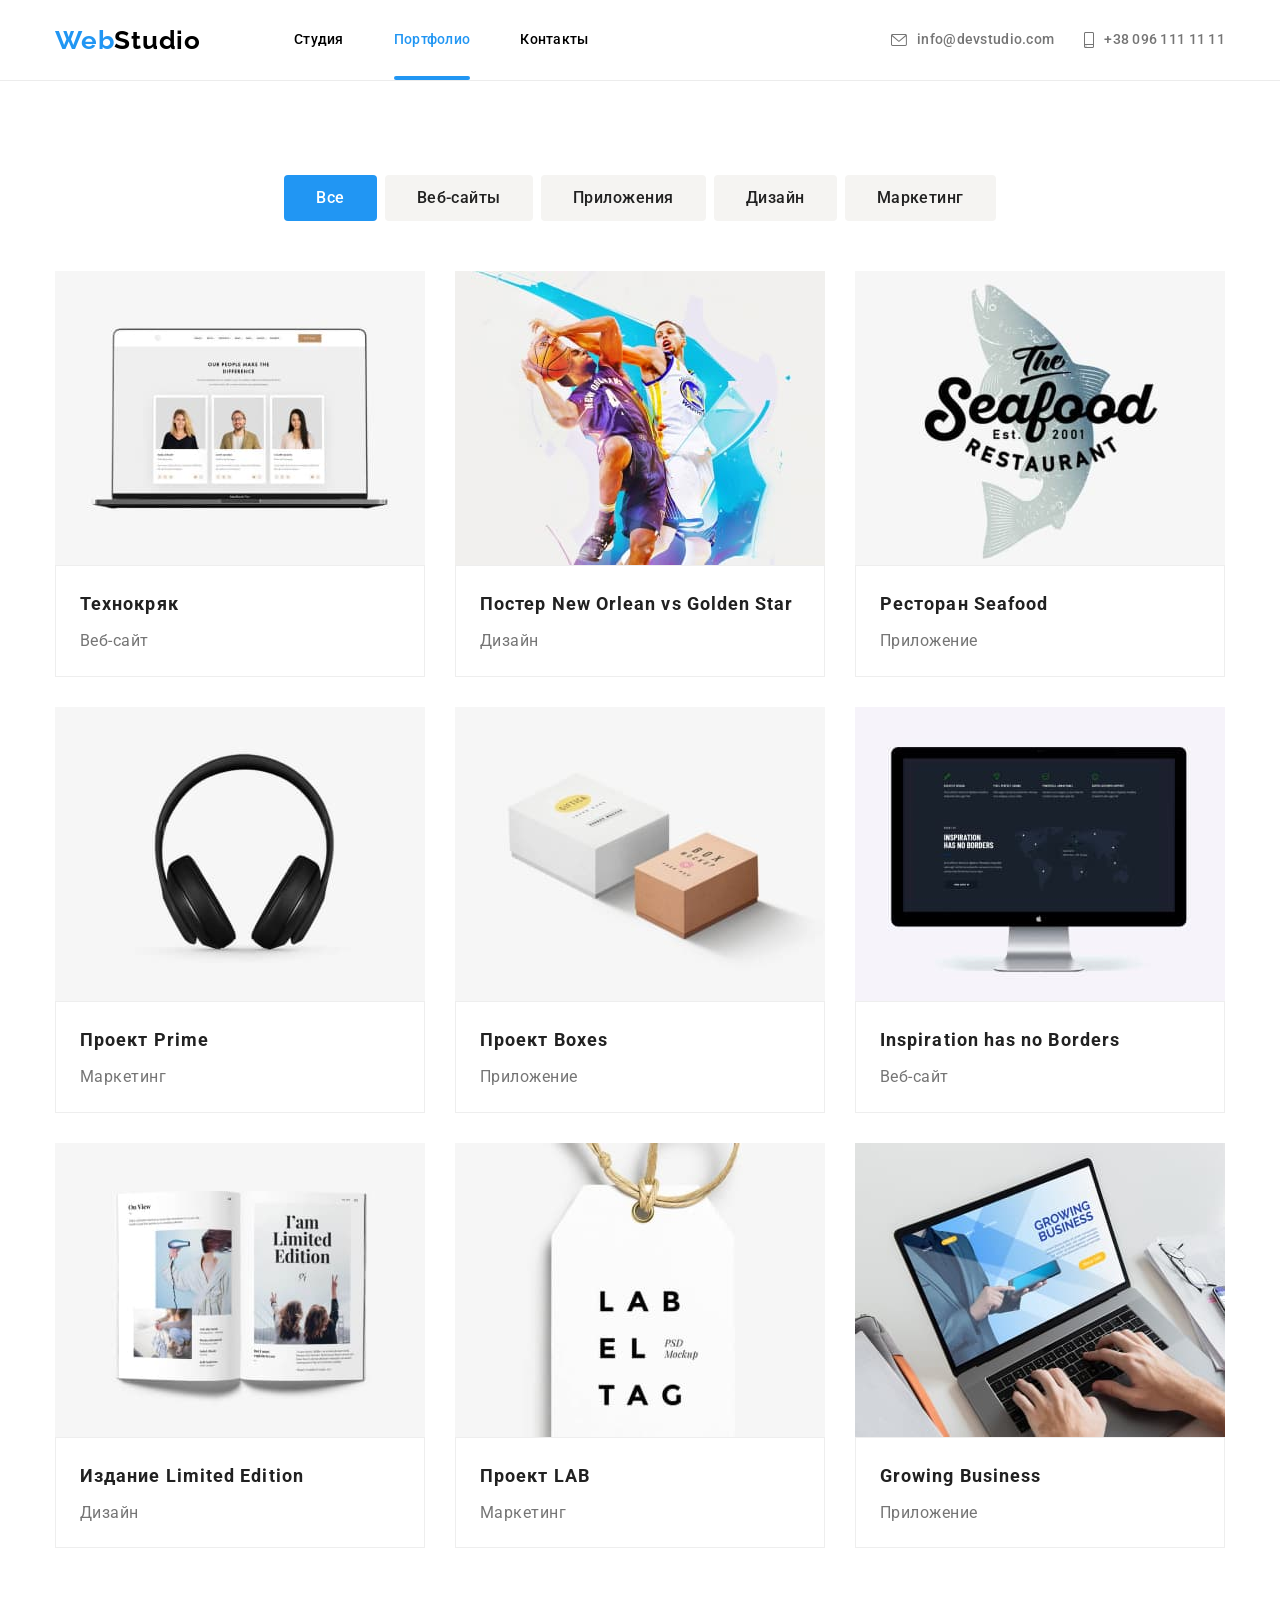
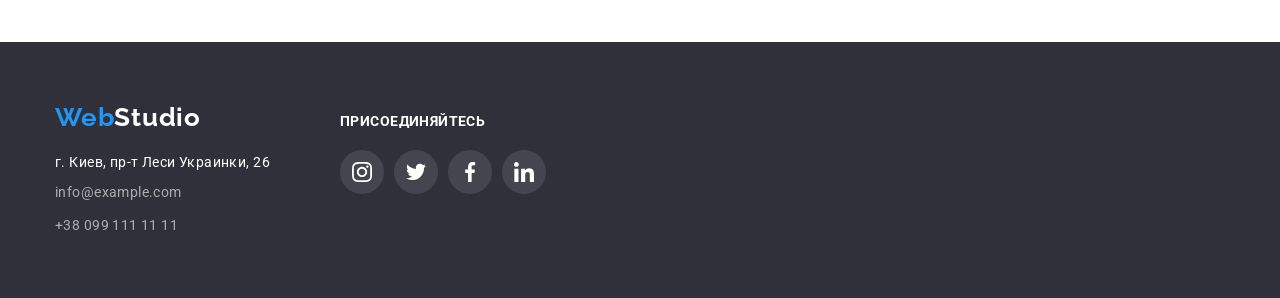
==== commit 86bc63ee: "Добавлено позиционирование для Портфолио" ====
--- a/portfolio.html
+++ b/portfolio.html
@@ -89,7 +89,7 @@
           <ul class="portfolio-list list">
             <li class="portfolio-item">
               <a href="" class="portfolio-link link">
-                <div class="portfolio-thumb">
+                <div class="portfolio-wrap">
                   <img
                     src="./images/project1.jpg"
                     alt="Веб-сайт Технокряк"
@@ -97,14 +97,11 @@
                     height="294"
                     class="image"
                   />
-                  <div class="portfolio-overlay">
-                    <p class="portfolio-overlay-text">
-                      Ресурс предлагает комплексные предложения с разным уровнем
-                      функционала и сервисов. Все это позволит посетителю
-                      получить исчерпывающие сведения о компании или частном
-                      лице.
-                    </p>
-                  </div>
+                  <p class="portfolio-overlay-text">
+                    Ресурс предлагает комплексные предложения с разным уровнем
+                    функционала и сервисов. Все это позволит посетителю получить
+                    исчерпывающие сведения о компании или частном лице.
+                  </p>
                 </div>
                 <div class="card-text">
                   <h2 class="portfolio-title">Технокряк</h2>
@@ -114,13 +111,21 @@
             </li>
             <li class="portfolio-item">
               <a href="" class="portfolio-link link">
-                <img
-                  src="./images/project2.jpg"
-                  alt="Постер Новый Орлеан"
-                  width="370"
-                  height="294"
-                  class="image"
-                />
+                <div class="portfolio-wrap">
+                  <img
+                    src="./images/project2.jpg"
+                    alt="Постер Новый Орлеан"
+                    width="370"
+                    height="294"
+                    class="image"
+                  />
+                  <p class="portfolio-overlay-text">
+                    Ресурс предлагает комплексные предложения с разным уровнем
+                    функционала и сервисов. Все это позволит посетителю получить
+                    исчерпывающие сведения о компании или частном лице.
+                  </p>
+                </div>
+
                 <div class="card-text">
                   <h2 class="portfolio-title">
                     Постер <span lang="en">New Orlean vs Golden Star</span>
@@ -130,14 +135,22 @@
               </a>
             </li>
             <li class="portfolio-item">
-              <a href="" class="portfolio-link link"
-                ><img
-                  src="./images/project3.jpg"
-                  alt="Приложение Ресторана Сифуд"
-                  width="370"
-                  height="294"
-                  class="image"
-                />
+              <a href="" class="portfolio-link link">
+                <div class="portfolio-wrap">
+                  <img
+                    src="./images/project3.jpg"
+                    alt="Приложение Ресторана Сифуд"
+                    width="370"
+                    height="294"
+                    class="image"
+                  />
+                  <p class="portfolio-overlay-text">
+                    Ресурс предлагает комплексные предложения с разным уровнем
+                    функционала и сервисов. Все это позволит посетителю получить
+                    исчерпывающие сведения о компании или частном лице.
+                  </p>
+                </div>
+
                 <div class="card-text">
                   <h2 class="portfolio-title">
                     Ресторан <span lang="en">Seafood</span>
@@ -148,13 +161,20 @@
             </li>
             <li class="portfolio-item">
               <a href="" class="portfolio-link link">
-                <img
-                  src="./images/project4.jpg"
-                  alt="Маркетинг Проект Прайм"
-                  width="370"
-                  height="294"
-                  class="image"
-                />
+                <div class="portfolio-wrap">
+                  <img
+                    src="./images/project4.jpg"
+                    alt="Маркетинг Проект Прайм"
+                    width="370"
+                    height="294"
+                    class="image"
+                  />
+                  <p class="portfolio-overlay-text">
+                    Ресурс предлагает комплексные предложения с разным уровнем
+                    функционала и сервисов. Все это позволит посетителю получить
+                    исчерпывающие сведения о компании или частном лице.
+                  </p>
+                </div>
                 <div class="card-text">
                   <h2 class="portfolio-title">
                     Проект <span lang="en">Prime</span>
@@ -165,13 +185,20 @@
             </li>
             <li class="portfolio-item">
               <a href="" class="portfolio-link link">
-                <img
-                  src="./images/project5.jpg"
-                  alt="Приложение Боксес"
-                  width="370"
-                  height="294"
-                  class="image"
-                />
+                <div class="portfolio-wrap">
+                  <img
+                    src="./images/project5.jpg"
+                    alt="Приложение Боксес"
+                    width="370"
+                    height="294"
+                    class="image"
+                  />
+                  <p class="portfolio-overlay-text">
+                    Ресурс предлагает комплексные предложения с разным уровнем
+                    функционала и сервисов. Все это позволит посетителю получить
+                    исчерпывающие сведения о компании или частном лице.
+                  </p>
+                </div>
                 <div class="card-text">
                   <h2 class="portfolio-title">
                     Проект <span lang="en">Boxes</span>
@@ -182,13 +209,20 @@
             </li>
             <li class="portfolio-item">
               <a href="" class="portfolio-link link">
-                <img
-                  src="./images/project6.jpg"
-                  alt="Веб-сайт Инспирейшен хэс но Бордерс"
-                  width="370"
-                  height="294"
-                  class="image"
-                />
+                <div class="portfolio-wrap">
+                  <img
+                    src="./images/project6.jpg"
+                    alt="Веб-сайт Инспирейшен хэс но Бордерс"
+                    width="370"
+                    height="294"
+                    class="image"
+                  />
+                  <p class="portfolio-overlay-text">
+                    Ресурс предлагает комплексные предложения с разным уровнем
+                    функционала и сервисов. Все это позволит посетителю получить
+                    исчерпывающие сведения о компании или частном лице.
+                  </p>
+                </div>
                 <div class="card-text">
                   <h2 lang="en" class="portfolio-title">
                     Inspiration has no Borders
@@ -199,13 +233,20 @@
             </li>
             <li class="portfolio-item">
               <a href="" class="portfolio-link link">
-                <img
-                  src="./images/project7.jpg"
-                  alt="Журнал Лимитед Идишен"
-                  width="370"
-                  height="294"
-                  class="image"
-                />
+                <div class="portfolio-wrap">
+                  <img
+                    src="./images/project7.jpg"
+                    alt="Журнал Лимитед Идишен"
+                    width="370"
+                    height="294"
+                    class="image"
+                  />
+                  <p class="portfolio-overlay-text">
+                    Ресурс предлагает комплексные предложения с разным уровнем
+                    функционала и сервисов. Все это позволит посетителю получить
+                    исчерпывающие сведения о компании или частном лице.
+                  </p>
+                </div>
                 <div class="card-text">
                   <h2 class="portfolio-title">
                     Издание <span lang="en">Limited Edition</span>
@@ -216,13 +257,20 @@
             </li>
             <li class="portfolio-item">
               <a href="" class="portfolio-link link">
-                <img
-                  src="./images/project8.jpg"
-                  alt="Маркетинг проект Лаб"
-                  width="370"
-                  height="294"
-                  class="image"
-                />
+                <div class="portfolio-wrap">
+                  <img
+                    src="./images/project8.jpg"
+                    alt="Маркетинг проект Лаб"
+                    width="370"
+                    height="294"
+                    class="image"
+                  />
+                  <p class="portfolio-overlay-text">
+                    Ресурс предлагает комплексные предложения с разным уровнем
+                    функционала и сервисов. Все это позволит посетителю получить
+                    исчерпывающие сведения о компании или частном лице.
+                  </p>
+                </div>
                 <div class="card-text">
                   <h2 class="portfolio-title">
                     Проект <span lang="en">LAB</span>
@@ -232,14 +280,21 @@
               </a>
             </li>
             <li class="portfolio-item">
-              <a href="" class="portfolio-link link"
-                ><img
-                  src="./images/project9.jpg"
-                  alt="Приложение Гроуинг Бизнес"
-                  width="370"
-                  height="294"
-                  class="image"
-                />
+              <a href="" class="portfolio-link link">
+                <div class="portfolio-wrap">
+                  <img
+                    src="./images/project9.jpg"
+                    alt="Приложение Гроуинг Бизнес"
+                    width="370"
+                    height="294"
+                    class="image"
+                  />
+                  <p class="portfolio-overlay-text">
+                    Ресурс предлагает комплексные предложения с разным уровнем
+                    функционала и сервисов. Все это позволит посетителю получить
+                    исчерпывающие сведения о компании или частном лице.
+                  </p>
+                </div>
                 <div class="card-text">
                   <h2 lang="en" class="portfolio-title">Growing Business</h2>
                   <p class="portfolio-text">Приложение</p>
--- a/css/styles.css
+++ b/css/styles.css
@@ -663,35 +663,32 @@
     1px 4px 6px rgba(0, 0, 0, 0.16);
 }
 
-.portfolio-thumb {
+.portfolio-link:hover .portfolio-overlay-text {
+  transform: translateY(0%);
+}
+
+.portfolio-wrap {
   position: relative;
-}
-
-/* .portfolio-overlay {
+  overflow: hidden;
+}
+
+.portfolio-overlay-text {
+  position: absolute;
+  top: 0;
+  background: rgba(33, 150, 243, 0.9);
+
+  font-size: 18px;
+  line-height: 1.56;
+  letter-spacing: 0.03em;
+  color: var(--hero-title-color);
+
   padding: 63px 24px;
-  background: rgba(33, 150, 243, 0.9);
-  top: 0;
-  width: 100%;
   height: 100%;
-  opacity: 0;
 
   transform: translateY(100%);
   transition: transform 250ms var(--transition-duration)
     var(--transition-timing);
 }
-
-.portfolio-overlay-text {
-  position: absolute;
-  font-size: 18px;
-  line-height: 1.56;
-  letter-spacing: 0.03em;
-  color: var(--hero-title-color);
-}
-
-.portfolio-link:hover .portfolio-overlay {
-  transform: translateY(0%);
-  opacity: 1;
-} */
 
 /* Modal window */
 .backdrop {
